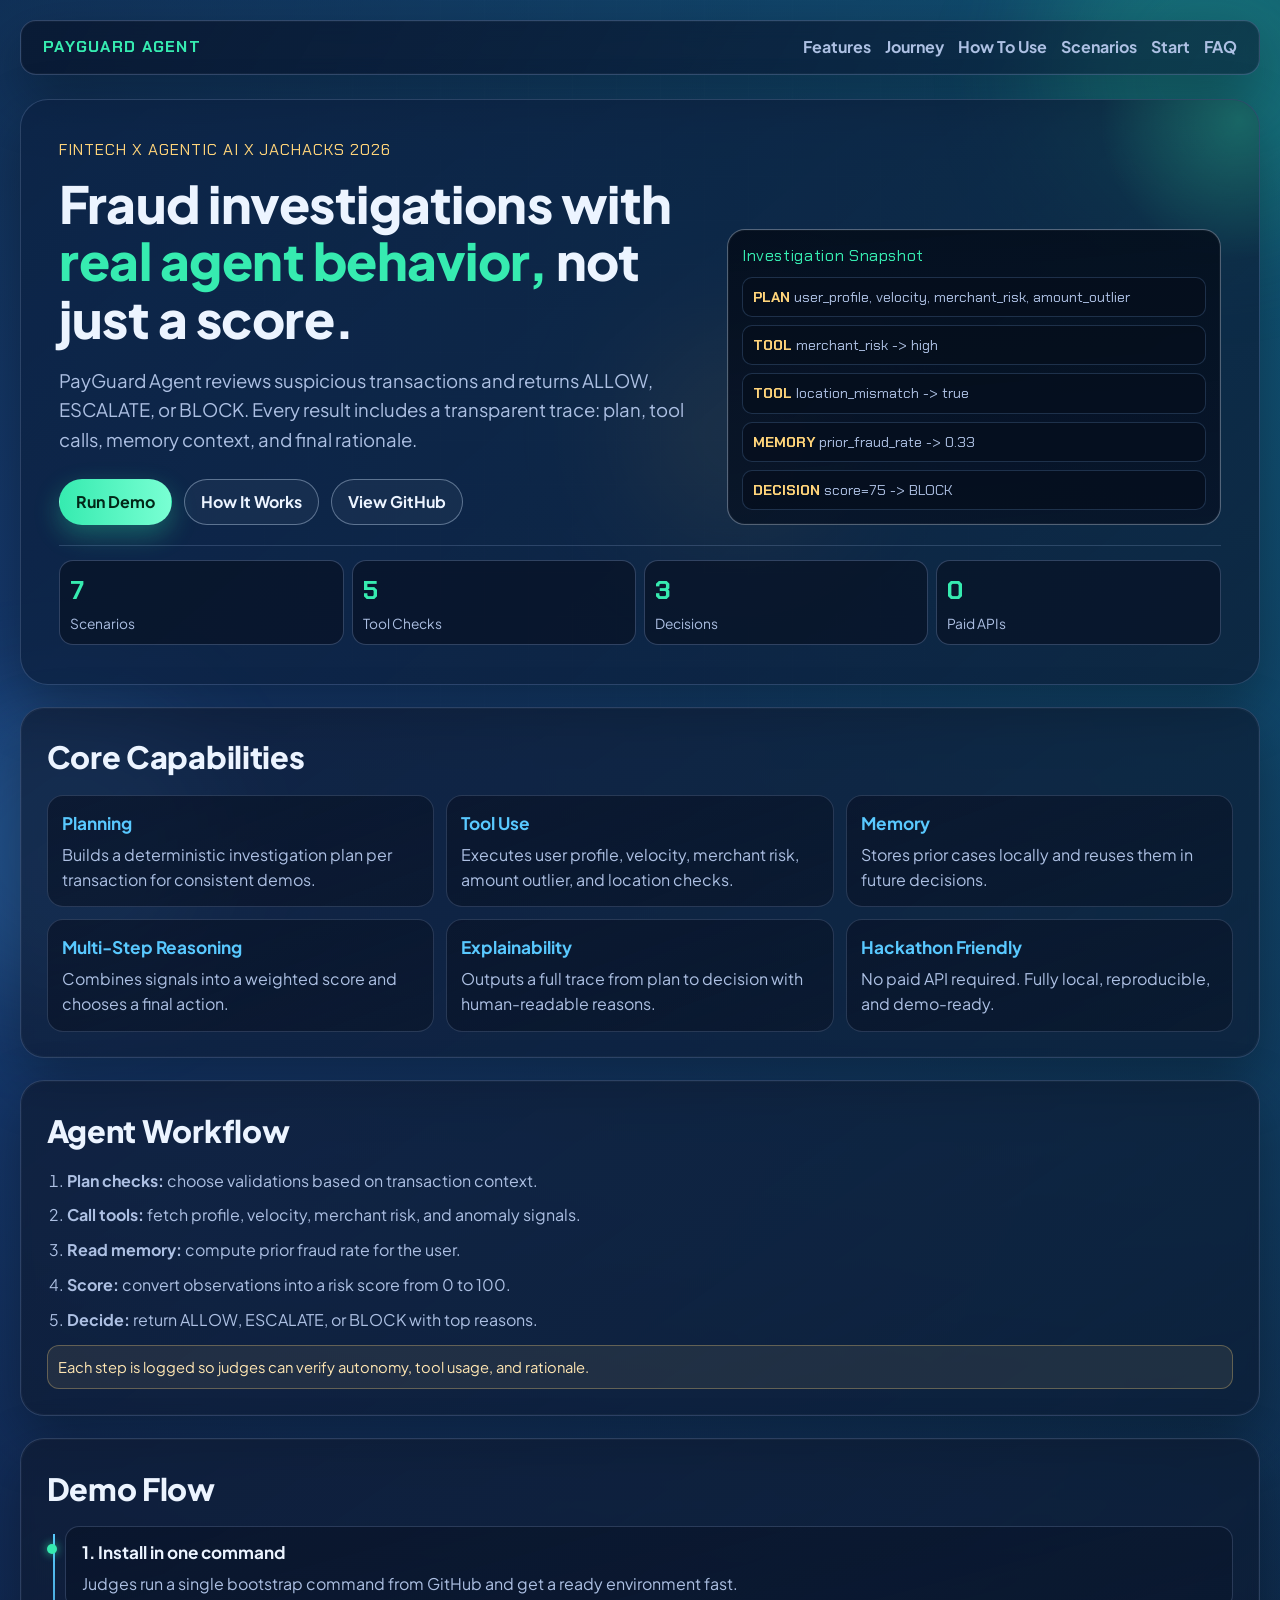
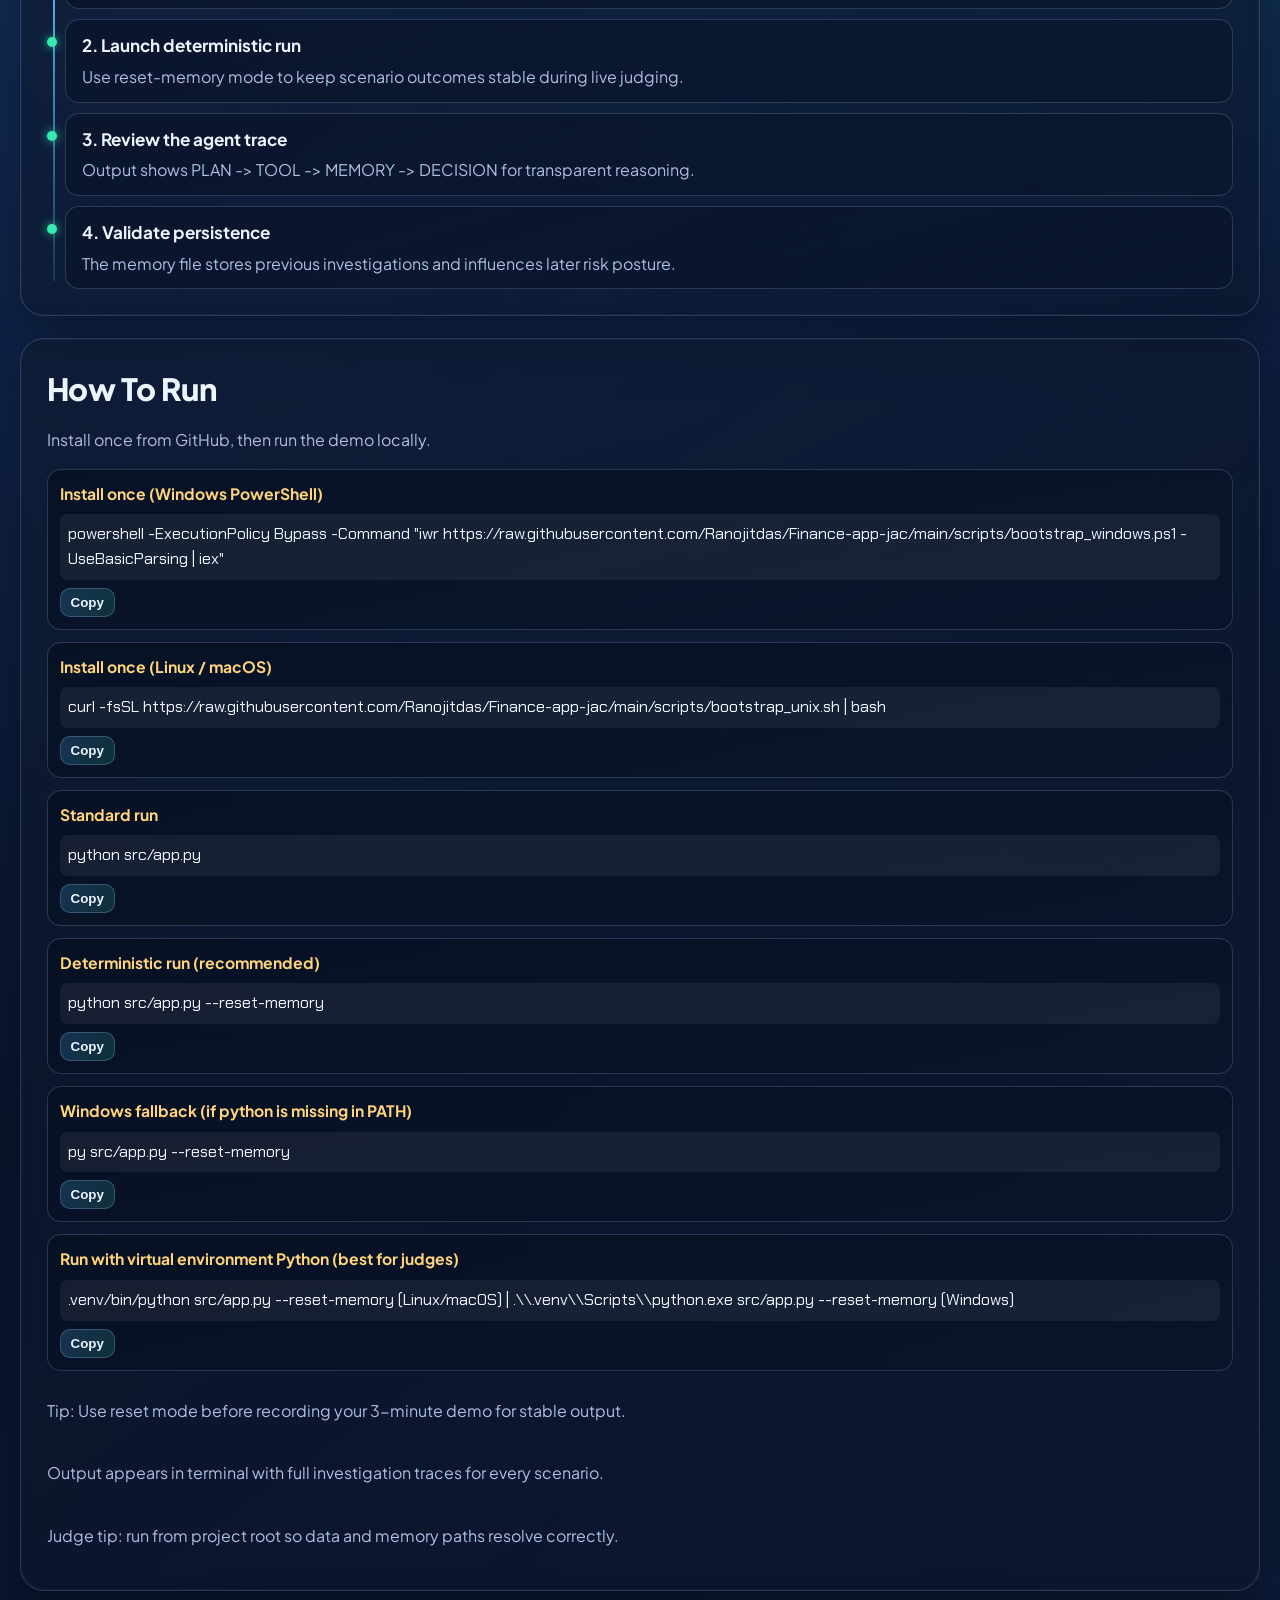
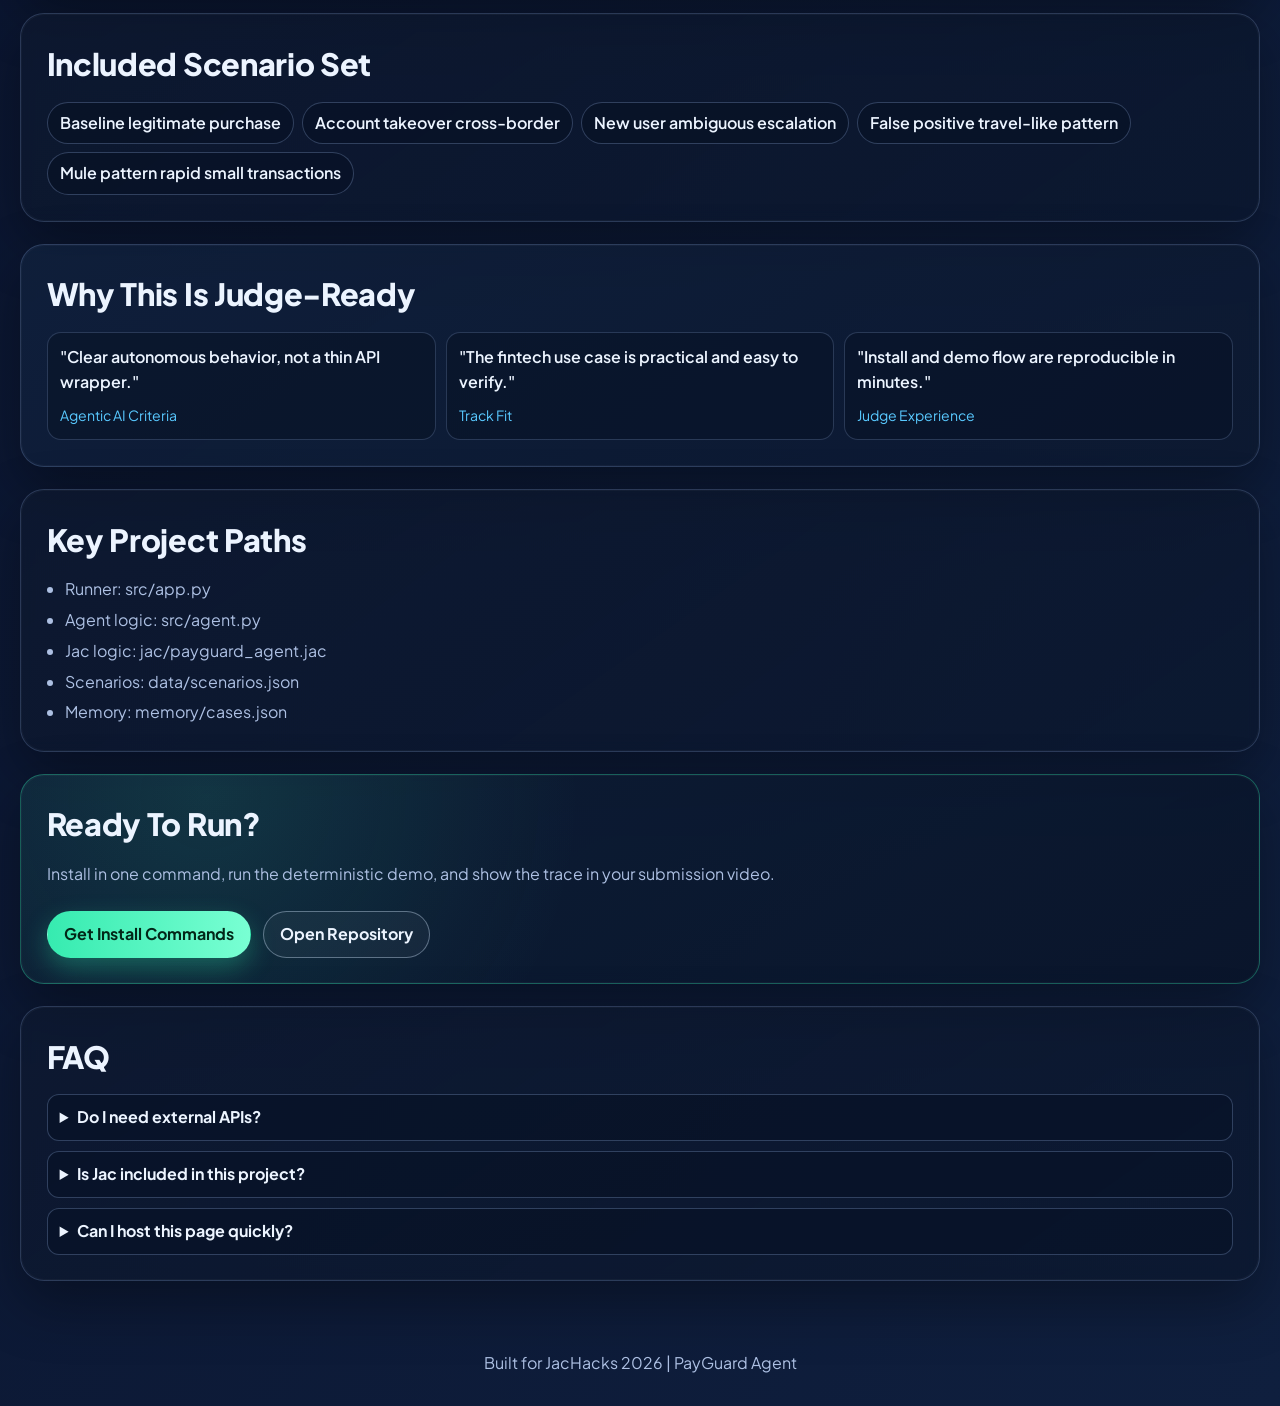
==== index.html @ 0f26d267 "first commit" ====
<!doctype html>
<html lang="en">
  <head>
    <meta charset="UTF-8" />
    <meta name="viewport" content="width=device-width, initial-scale=1.0" />
    <title>PayGuard Agent | Agentic Fintech Demo</title>
    <meta
      name="description"
      content="PayGuard Agent is an agentic fintech demo that investigates transactions with planning, tool use, memory, and explainable decisions."
    />
    <link rel="preconnect" href="https://fonts.googleapis.com" />
    <link rel="preconnect" href="https://fonts.gstatic.com" crossorigin />
    <link
      href="https://fonts.googleapis.com/css2?family=Chakra+Petch:wght@500;600;700&family=Plus+Jakarta+Sans:wght@400;500;600;700;800&display=swap"
      rel="stylesheet"
    />
    <link rel="stylesheet" href="styles.css" />
  </head>
  <body>
    <div class="scroll-progress" aria-hidden="true"></div>
    <div class="grid-overlay"></div>
    <div class="ambient ambient-a"></div>
    <div class="ambient ambient-b"></div>
    <div class="ambient ambient-c"></div>

    <header class="topbar reveal">
      <div class="brand">PAYGUARD AGENT</div>
      <nav>
        <a href="#features">Features</a>
        <a href="#timeline">Journey</a>
        <a href="#usage">How To Use</a>
        <a href="#scenarios">Scenarios</a>
        <a href="#start">Start</a>
        <a href="#faq">FAQ</a>
      </nav>
    </header>

    <main>
      <section class="hero reveal">
        <div class="hero-layout">
          <div>
            <p class="kicker">Fintech x Agentic AI x JacHacks 2026</p>
            <h1>
              Fraud investigations with
              <span>real agent behavior,</span>
              not just a score.
            </h1>
            <p class="hero-copy">
              PayGuard Agent reviews suspicious transactions and returns ALLOW, ESCALATE, or BLOCK.
              Every result includes a transparent trace: plan, tool calls, memory context, and final rationale.
            </p>
            <div class="hero-actions">
              <a class="btn btn-primary" href="#usage">Run Demo</a>
              <a class="btn btn-ghost" href="#flow">How It Works</a>
              <a class="btn btn-ghost" href="https://github.com/Ranojitdas/Finance-app-jac" target="_blank" rel="noreferrer">View GitHub</a>
            </div>
          </div>

          <aside class="hero-console" aria-label="Agent trace preview">
            <p class="console-head">Investigation Snapshot</p>
            <div class="console-lines">
              <p><span>PLAN</span> user_profile, velocity, merchant_risk, amount_outlier</p>
              <p><span>TOOL</span> merchant_risk -> high</p>
              <p><span>TOOL</span> location_mismatch -> true</p>
              <p><span>MEMORY</span> prior_fraud_rate -> 0.33</p>
              <p><span>DECISION</span> score=75 -> BLOCK</p>
            </div>
          </aside>
        </div>

        <div class="stat-band" aria-label="Project highlights">
          <article>
            <strong data-count="7">0</strong>
            <p>Scenarios</p>
          </article>
          <article>
            <strong data-count="5">0</strong>
            <p>Tool Checks</p>
          </article>
          <article>
            <strong data-count="3">0</strong>
            <p>Decisions</p>
          </article>
          <article>
            <strong data-count="0">0</strong>
            <p>Paid APIs</p>
          </article>
        </div>
      </section>

      <section id="features" class="panel reveal">
        <h2>Core Capabilities</h2>
        <div class="grid grid-3">
          <article class="card">
            <h3>Planning</h3>
            <p>Builds a deterministic investigation plan per transaction for consistent demos.</p>
          </article>
          <article class="card">
            <h3>Tool Use</h3>
            <p>Executes user profile, velocity, merchant risk, amount outlier, and location checks.</p>
          </article>
          <article class="card">
            <h3>Memory</h3>
            <p>Stores prior cases locally and reuses them in future decisions.</p>
          </article>
          <article class="card">
            <h3>Multi-Step Reasoning</h3>
            <p>Combines signals into a weighted score and chooses a final action.</p>
          </article>
          <article class="card">
            <h3>Explainability</h3>
            <p>Outputs a full trace from plan to decision with human-readable reasons.</p>
          </article>
          <article class="card">
            <h3>Hackathon Friendly</h3>
            <p>No paid API required. Fully local, reproducible, and demo-ready.</p>
          </article>
        </div>
      </section>

      <section id="flow" class="panel reveal">
        <h2>Agent Workflow</h2>
        <ol class="flow-list">
          <li>
            <strong>Plan checks:</strong> choose validations based on transaction context.
          </li>
          <li>
            <strong>Call tools:</strong> fetch profile, velocity, merchant risk, and anomaly signals.
          </li>
          <li>
            <strong>Read memory:</strong> compute prior fraud rate for the user.
          </li>
          <li>
            <strong>Score:</strong> convert observations into a risk score from 0 to 100.
          </li>
          <li>
            <strong>Decide:</strong> return ALLOW, ESCALATE, or BLOCK with top reasons.
          </li>
        </ol>
        <div class="flow-note">Each step is logged so judges can verify autonomy, tool usage, and rationale.</div>
      </section>

      <section id="timeline" class="panel reveal">
        <h2>Demo Flow</h2>
        <div class="timeline">
          <article>
            <span class="dot"></span>
            <h3>1. Install in one command</h3>
            <p>Judges run a single bootstrap command from GitHub and get a ready environment fast.</p>
          </article>
          <article>
            <span class="dot"></span>
            <h3>2. Launch deterministic run</h3>
            <p>Use reset-memory mode to keep scenario outcomes stable during live judging.</p>
          </article>
          <article>
            <span class="dot"></span>
            <h3>3. Review the agent trace</h3>
            <p>Output shows PLAN -> TOOL -> MEMORY -> DECISION for transparent reasoning.</p>
          </article>
          <article>
            <span class="dot"></span>
            <h3>4. Validate persistence</h3>
            <p>The memory file stores previous investigations and influences later risk posture.</p>
          </article>
        </div>
      </section>

      <section id="usage" class="panel reveal">
        <h2>How To Run</h2>
        <p class="muted">Install once from GitHub, then run the demo locally.</p>

        <div class="command-wrap">
          <div class="command-block">
            <p class="label">Install once (Windows PowerShell)</p>
            <code id="cmd-install-win">powershell -ExecutionPolicy Bypass -Command "iwr https://raw.githubusercontent.com/Ranojitdas/Finance-app-jac/main/scripts/bootstrap_windows.ps1 -UseBasicParsing | iex"</code>
            <button data-copy-target="cmd-install-win" class="copy-btn">Copy</button>
          </div>
          <div class="command-block">
            <p class="label">Install once (Linux / macOS)</p>
            <code id="cmd-install-unix">curl -fsSL https://raw.githubusercontent.com/Ranojitdas/Finance-app-jac/main/scripts/bootstrap_unix.sh | bash</code>
            <button data-copy-target="cmd-install-unix" class="copy-btn">Copy</button>
          </div>
          <div class="command-block">
            <p class="label">Standard run</p>
            <code id="cmd-standard">python src/app.py</code>
            <button data-copy-target="cmd-standard" class="copy-btn">Copy</button>
          </div>
          <div class="command-block">
            <p class="label">Deterministic run (recommended)</p>
            <code id="cmd-reset">python src/app.py --reset-memory</code>
            <button data-copy-target="cmd-reset" class="copy-btn">Copy</button>
          </div>
          <div class="command-block">
            <p class="label">Windows fallback (if python is missing in PATH)</p>
            <code id="cmd-win-fallback">py src/app.py --reset-memory</code>
            <button data-copy-target="cmd-win-fallback" class="copy-btn">Copy</button>
          </div>
          <div class="command-block">
            <p class="label">Run with virtual environment Python (best for judges)</p>
            <code id="cmd-venv-run">.venv/bin/python src/app.py --reset-memory (Linux/macOS) | .\\.venv\\Scripts\\python.exe src/app.py --reset-memory (Windows)</code>
            <button data-copy-target="cmd-venv-run" class="copy-btn">Copy</button>
          </div>
        </div>

        <div class="tips">
          <p>Tip: Use reset mode before recording your 3-minute demo for stable output.</p>
          <p>Output appears in terminal with full investigation traces for every scenario.</p>
          <p>Judge tip: run from project root so data and memory paths resolve correctly.</p>
        </div>
      </section>

      <section id="scenarios" class="panel reveal">
        <h2>Included Scenario Set</h2>
        <div class="chips">
          <span>Baseline legitimate purchase</span>
          <span>Account takeover cross-border</span>
          <span>New user ambiguous escalation</span>
          <span>False positive travel-like pattern</span>
          <span>Mule pattern rapid small transactions</span>
        </div>
      </section>

      <section class="panel reveal social-proof">
        <h2>Why This Is Judge-Ready</h2>
        <div class="quote-grid">
          <blockquote>
            <p>"Clear autonomous behavior, not a thin API wrapper."</p>
            <cite>Agentic AI Criteria</cite>
          </blockquote>
          <blockquote>
            <p>"The fintech use case is practical and easy to verify."</p>
            <cite>Track Fit</cite>
          </blockquote>
          <blockquote>
            <p>"Install and demo flow are reproducible in minutes."</p>
            <cite>Judge Experience</cite>
          </blockquote>
        </div>
      </section>

      <section class="panel reveal">
        <h2>Key Project Paths</h2>
        <ul class="path-list">
          <li>Runner: src/app.py</li>
          <li>Agent logic: src/agent.py</li>
          <li>Jac logic: jac/payguard_agent.jac</li>
          <li>Scenarios: data/scenarios.json</li>
          <li>Memory: memory/cases.json</li>
        </ul>
      </section>

      <section id="start" class="panel reveal cta-panel">
        <h2>Ready To Run?</h2>
        <p>Install in one command, run the deterministic demo, and show the trace in your submission video.</p>
        <div class="hero-actions">
          <a class="btn btn-primary" href="#usage">Get Install Commands</a>
          <a class="btn btn-ghost" href="https://github.com/Ranojitdas/Finance-app-jac" target="_blank" rel="noreferrer">Open Repository</a>
        </div>
      </section>

      <section id="faq" class="panel reveal">
        <h2>FAQ</h2>
        <details>
          <summary>Do I need external APIs?</summary>
          <p>No. The current project is fully local and works without external APIs.</p>
        </details>
        <details>
          <summary>Is Jac included in this project?</summary>
          <p>
            Yes. Jac logic is in jac/payguard_agent.jac. Python currently runs the local demo path.
            You can wire Jaseci runtime for Jac-primary execution in final submission.
          </p>
        </details>
        <details>
          <summary>Can I host this page quickly?</summary>
          <p>Yes. Run a local static server and open web/index.html in your browser.</p>
        </details>
      </section>
    </main>

    <footer class="reveal">
      <p>Built for JacHacks 2026 | PayGuard Agent</p>
    </footer>

    <script src="script.js"></script>
  </body>
</html>
---- styles.css ----
:root {
  --bg: #070d1d;
  --bg-soft: #111d36;
  --ink: #ecf4ff;
  --ink-muted: #adc0e3;
  --brand: #36ebb0;
  --brand-2: #59c9ff;
  --accent: #ffd47a;
  --card: rgba(14, 25, 47, 0.74);
  --stroke: rgba(169, 198, 255, 0.25);
  --stroke-strong: rgba(210, 230, 255, 0.38);
  --shadow: 0 22px 56px rgba(0, 0, 0, 0.34);
}

* {
  box-sizing: border-box;
}

html,
body {
  margin: 0;
  padding: 0;
}

body {
  font-family: "Plus Jakarta Sans", "Segoe UI", sans-serif;
  font-size: 16px;
  line-height: 1.55;
  color: var(--ink);
  background: radial-gradient(circle at 12% 18%, #173b73, transparent 48%),
    radial-gradient(circle at 88% 7%, #0d6378, transparent 36%),
    linear-gradient(120deg, var(--bg), #0b1631 46%, #0f1f3e 100%);
  min-height: 100vh;
  overflow-x: hidden;
}

.scroll-progress {
  position: fixed;
  top: 0;
  left: 0;
  height: 3px;
  width: 0;
  background: linear-gradient(90deg, var(--brand), var(--brand-2), var(--accent));
  box-shadow: 0 0 14px rgba(89, 201, 255, 0.8);
  z-index: 20;
}

.grid-overlay {
  position: fixed;
  inset: 0;
  background-image: linear-gradient(rgba(255, 255, 255, 0.04) 1px, transparent 1px),
    linear-gradient(90deg, rgba(255, 255, 255, 0.04) 1px, transparent 1px);
  background-size: 44px 44px;
  mask-image: radial-gradient(circle at 50% 40%, black 35%, transparent 78%);
  pointer-events: none;
  opacity: 0.3;
  z-index: 0;
}

.ambient {
  position: fixed;
  border-radius: 999px;
  filter: blur(52px);
  pointer-events: none;
  z-index: 0;
}

.ambient-a {
  width: 340px;
  height: 340px;
  background: rgba(45, 226, 165, 0.22);
  top: -100px;
  right: -100px;
}

.ambient-b {
  width: 300px;
  height: 300px;
  background: rgba(87, 182, 255, 0.2);
  bottom: -100px;
  left: -90px;
}

.ambient-c {
  width: 220px;
  height: 220px;
  background: rgba(255, 212, 122, 0.2);
  top: 36%;
  left: 49%;
}

.topbar,
main,
footer {
  position: relative;
  z-index: 1;
}

.topbar {
  width: min(1280px, calc(100vw - 40px));
  margin: 20px auto 0;
  padding: 14px 22px;
  border: 1px solid var(--stroke);
  border-radius: 16px;
  background: linear-gradient(120deg, rgba(8, 21, 44, 0.78), rgba(8, 21, 44, 0.54));
  backdrop-filter: blur(10px);
  box-shadow: inset 0 0 0 1px rgba(255, 255, 255, 0.03), var(--shadow);
  display: flex;
  gap: 16px;
  align-items: center;
  justify-content: space-between;
}

.brand {
  font-family: "Chakra Petch", sans-serif;
  font-weight: 700;
  letter-spacing: 0.08em;
  color: var(--brand);
}

.topbar nav {
  display: flex;
  gap: 14px;
  flex-wrap: wrap;
}

.topbar a {
  color: var(--ink-muted);
  text-decoration: none;
  font-weight: 700;
  font-size: 1rem;
  transition: color 0.2s ease, transform 0.2s ease;
}

.topbar a.active {
  color: #ffffff;
  text-shadow: 0 0 12px rgba(89, 201, 255, 0.7);
}

.topbar a:hover {
  color: var(--ink);
  transform: translateY(-1px);
}

main {
  width: min(1280px, calc(100vw - 40px));
  margin: 24px auto 70px;
  display: grid;
  gap: 22px;
}

.hero {
  border: 1px solid rgba(170, 200, 255, 0.2);
  border-radius: 28px;
  padding: clamp(24px, 3vw, 50px);
  background: linear-gradient(140deg, rgba(11, 33, 66, 0.76), rgba(11, 25, 47, 0.68));
  box-shadow: var(--shadow);
  overflow: hidden;
}

.hero::before {
  content: "";
  position: absolute;
  width: 280px;
  height: 280px;
  border-radius: 50%;
  right: -120px;
  top: -120px;
  background: radial-gradient(circle, rgba(54, 235, 176, 0.28), transparent 70%);
}

.hero-layout {
  position: relative;
  z-index: 1;
  display: grid;
  grid-template-columns: 1.25fr 0.95fr;
  gap: 18px;
}

.kicker {
  margin: 0;
  color: var(--accent);
  font-family: "Chakra Petch", sans-serif;
  letter-spacing: 0.06em;
  text-transform: uppercase;
}

.hero h1 {
  margin: 12px 0 14px;
  font-size: clamp(2rem, 4vw, 3.4rem);
  line-height: 1.12;
  letter-spacing: -0.01em;
  font-family: "Plus Jakarta Sans", sans-serif;
  font-weight: 800;
}

.hero h1 span {
  color: var(--brand);
}

.hero-copy {
  max-width: 760px;
  color: var(--ink-muted);
  font-size: 1.16rem;
  line-height: 1.6;
}

.hero-actions {
  display: flex;
  gap: 12px;
  flex-wrap: wrap;
  margin-top: 24px;
}

.btn {
  display: inline-flex;
  align-items: center;
  justify-content: center;
  padding: 10px 16px;
  border-radius: 999px;
  text-decoration: none;
  font-weight: 700;
  border: 1px solid transparent;
  transition: transform 0.25s ease, box-shadow 0.25s ease, background 0.25s ease;
}

.btn:hover {
  transform: translateY(-2px);
}

.btn-primary {
  background: linear-gradient(90deg, var(--brand), #79ffd3);
  color: #022718;
  box-shadow: 0 10px 26px rgba(45, 226, 165, 0.32);
}

.btn-ghost {
  color: var(--ink);
  border-color: var(--stroke-strong);
  background: rgba(255, 255, 255, 0.04);
}

.hero-console {
  border: 1px solid var(--stroke-strong);
  border-radius: 18px;
  background: linear-gradient(175deg, rgba(4, 12, 25, 0.86), rgba(7, 18, 37, 0.78));
  box-shadow: inset 0 0 0 1px rgba(255, 255, 255, 0.04);
  padding: 14px;
  align-self: end;
}

.console-head {
  margin: 0 0 8px;
  font-family: "Chakra Petch", monospace;
  color: var(--brand);
  letter-spacing: 0.04em;
}

.console-lines {
  display: grid;
  gap: 8px;
}

.console-lines p {
  margin: 0;
  border: 1px solid rgba(130, 184, 255, 0.2);
  border-radius: 10px;
  background: rgba(6, 14, 29, 0.72);
  color: var(--ink-muted);
  padding: 8px 10px;
  font-size: 0.9rem;
  font-family: "Chakra Petch", monospace;
}

.console-lines span {
  color: var(--accent);
  font-weight: 700;
}

.stat-band {
  position: relative;
  z-index: 1;
  margin-top: 20px;
  border-top: 1px solid rgba(180, 209, 255, 0.18);
  padding-top: 14px;
  display: grid;
  grid-template-columns: repeat(4, minmax(0, 1fr));
  gap: 8px;
}

.stat-band article {
  border: 1px solid var(--stroke);
  border-radius: 14px;
  padding: 10px;
  background: rgba(8, 17, 35, 0.68);
}

.stat-band strong {
  display: block;
  color: var(--brand);
  font-size: 1.6rem;
  font-family: "Chakra Petch", sans-serif;
}

.stat-band p {
  margin: 2px 0 0;
  color: var(--ink-muted);
  font-size: 0.86rem;
}

.panel {
  border: 1px solid rgba(170, 200, 255, 0.2);
  border-radius: 24px;
  padding: clamp(18px, 2vw, 30px);
  background: linear-gradient(145deg, rgba(14, 25, 47, 0.66), rgba(10, 21, 41, 0.58));
  box-shadow: var(--shadow);
  position: relative;
  overflow: hidden;
  backdrop-filter: blur(6px);
}

.panel::after {
  content: "";
  position: absolute;
  inset: 0;
  border-radius: inherit;
  border: 1px solid rgba(255, 255, 255, 0.03);
  pointer-events: none;
}

.panel h2 {
  margin: 0 0 14px;
  font-size: clamp(1.2rem, 2.4vw, 2rem);
  font-family: "Plus Jakarta Sans", sans-serif;
  font-weight: 800;
  letter-spacing: -0.01em;
}

.grid {
  display: grid;
  gap: 12px;
}

.grid-3 {
  grid-template-columns: repeat(3, minmax(0, 1fr));
}

.card {
  border: 1px solid rgba(175, 205, 255, 0.18);
  border-radius: 16px;
  padding: 14px;
  background: linear-gradient(160deg, rgba(9, 20, 41, 0.74), rgba(8, 18, 36, 0.56));
  transition: transform 0.2s ease, border-color 0.2s ease;
}

.card:hover {
  transform: translateY(-2px);
  border-color: var(--stroke-strong);
}

.card h3 {
  margin: 0 0 6px;
  color: var(--brand-2);
  font-size: 1.08rem;
  font-weight: 700;
}

.card p {
  margin: 0;
  color: var(--ink-muted);
  font-size: 1rem;
  line-height: 1.55;
}

.flow-list {
  margin: 0;
  padding-left: 20px;
  color: var(--ink-muted);
  display: grid;
  gap: 10px;
}

.flow-note {
  margin-top: 12px;
  border: 1px solid rgba(255, 212, 122, 0.3);
  border-radius: 12px;
  background: rgba(255, 212, 122, 0.08);
  color: #ffe6b2;
  padding: 10px;
  font-size: 0.92rem;
}

.timeline {
  position: relative;
  display: grid;
  gap: 10px;
  padding-left: 18px;
}

.timeline::before {
  content: "";
  position: absolute;
  left: 6px;
  top: 8px;
  bottom: 8px;
  width: 2px;
  background: linear-gradient(180deg, var(--brand-2), rgba(89, 201, 255, 0.15));
}

.timeline article {
  position: relative;
  border: 1px solid rgba(169, 198, 255, 0.2);
  border-radius: 14px;
  padding: 12px 12px 12px 16px;
  background: linear-gradient(165deg, rgba(9, 20, 41, 0.72), rgba(9, 20, 41, 0.52));
}

.timeline h3 {
  margin: 0 0 6px;
  font-size: 1.07rem;
  color: var(--ink);
  font-weight: 700;
}

.timeline p {
  margin: 0;
  color: var(--ink-muted);
  line-height: 1.55;
}

.timeline .dot {
  position: absolute;
  left: -19px;
  top: 17px;
  width: 10px;
  height: 10px;
  border-radius: 50%;
  background: var(--brand);
  box-shadow: 0 0 10px rgba(54, 235, 176, 0.8);
}

.command-wrap {
  display: grid;
  gap: 12px;
}

.command-block {
  border: 1px solid rgba(170, 200, 255, 0.2);
  border-radius: 14px;
  padding: 12px;
  background: linear-gradient(170deg, rgba(6, 15, 32, 0.72), rgba(9, 20, 41, 0.58));
  display: grid;
  gap: 8px;
}

.command-block .label {
  margin: 0;
  color: var(--accent);
  font-weight: 700;
  font-size: 0.98rem;
}

.command-block code {
  font-family: "Chakra Petch", monospace;
  background: rgba(255, 255, 255, 0.06);
  border-radius: 8px;
  padding: 8px;
  overflow-wrap: anywhere;
  color: var(--ink);
}

.copy-btn {
  justify-self: start;
  border: 1px solid var(--stroke);
  color: var(--ink);
  background: linear-gradient(120deg, rgba(87, 182, 255, 0.2), rgba(54, 235, 176, 0.14));
  border-radius: 10px;
  padding: 6px 10px;
  font-weight: 700;
  cursor: pointer;
  transition: transform 0.2s ease, background 0.2s ease;
}

.copy-btn:hover {
  background: linear-gradient(120deg, rgba(87, 182, 255, 0.3), rgba(54, 235, 176, 0.2));
  transform: translateY(-1px);
}

.tips {
  margin-top: 12px;
  display: grid;
  gap: 6px;
  color: var(--ink-muted);
  font-size: 1rem;
  line-height: 1.55;
}

.muted {
  color: var(--ink-muted);
}

.chips {
  display: flex;
  flex-wrap: wrap;
  gap: 8px;
}

.chips span {
  border: 1px solid var(--stroke);
  border-radius: 999px;
  padding: 8px 12px;
  background: rgba(8, 18, 38, 0.68);
  color: var(--ink);
  font-weight: 600;
  transition: border-color 0.2s ease, transform 0.2s ease;
}

.chips span:hover {
  border-color: var(--stroke-strong);
  transform: translateY(-1px);
}

.path-list {
  margin: 0;
  padding-left: 18px;
  color: var(--ink-muted);
  display: grid;
  gap: 6px;
}

.social-proof {
  background: linear-gradient(145deg, rgba(16, 33, 61, 0.8), rgba(12, 24, 47, 0.78));
}

.quote-grid {
  display: grid;
  grid-template-columns: repeat(3, minmax(0, 1fr));
  gap: 10px;
}

.quote-grid blockquote {
  margin: 0;
  border: 1px solid rgba(169, 198, 255, 0.2);
  border-radius: 14px;
  padding: 12px;
  background: rgba(8, 18, 38, 0.56);
}

.quote-grid p {
  margin: 0 0 8px;
  color: var(--ink);
  font-weight: 600;
  line-height: 1.55;
}

.quote-grid cite {
  color: var(--brand-2);
  font-style: normal;
  font-size: 0.88rem;
}

.cta-panel {
  border-color: rgba(54, 235, 176, 0.34);
  background: radial-gradient(circle at 15% 10%, rgba(54, 235, 176, 0.12), transparent 35%),
    linear-gradient(150deg, rgba(14, 30, 54, 0.85), rgba(9, 20, 41, 0.86));
}

.cta-panel p {
  margin-top: 0;
  color: var(--ink-muted);
}

details {
  border: 1px solid var(--stroke);
  background: rgba(8, 18, 38, 0.6);
  border-radius: 12px;
  padding: 10px 12px;
}

details + details {
  margin-top: 10px;
}

summary {
  cursor: pointer;
  font-weight: 700;
}

details p {
  color: var(--ink-muted);
}

footer {
  width: min(1280px, calc(100vw - 40px));
  margin: 0 auto 30px;
  color: var(--ink-muted);
  text-align: center;
}

.reveal {
  opacity: 0;
  transform: translateY(16px);
  animation: rise 0.7s cubic-bezier(0.2, 0.65, 0.2, 1) forwards;
}

.reveal:nth-of-type(2) {
  animation-delay: 0.08s;
}

.reveal:nth-of-type(3) {
  animation-delay: 0.14s;
}

.reveal:nth-of-type(4) {
  animation-delay: 0.2s;
}

.reveal:nth-of-type(5) {
  animation-delay: 0.26s;
}

@keyframes rise {
  to {
    opacity: 1;
    transform: translateY(0);
  }
}

@media (max-width: 940px) {
  .hero-layout {
    grid-template-columns: 1fr;
  }

  .stat-band {
    grid-template-columns: repeat(2, minmax(0, 1fr));
  }

  .grid-3 {
    grid-template-columns: repeat(2, minmax(0, 1fr));
  }

  .quote-grid {
    grid-template-columns: 1fr;
  }

  .topbar {
    flex-direction: column;
    align-items: flex-start;
  }
}

@media (max-width: 620px) {
  .grid-3 {
    grid-template-columns: 1fr;
  }

  .stat-band {
    grid-template-columns: 1fr;
  }

  .hero h1 {
    font-size: 1.8rem;
  }
}
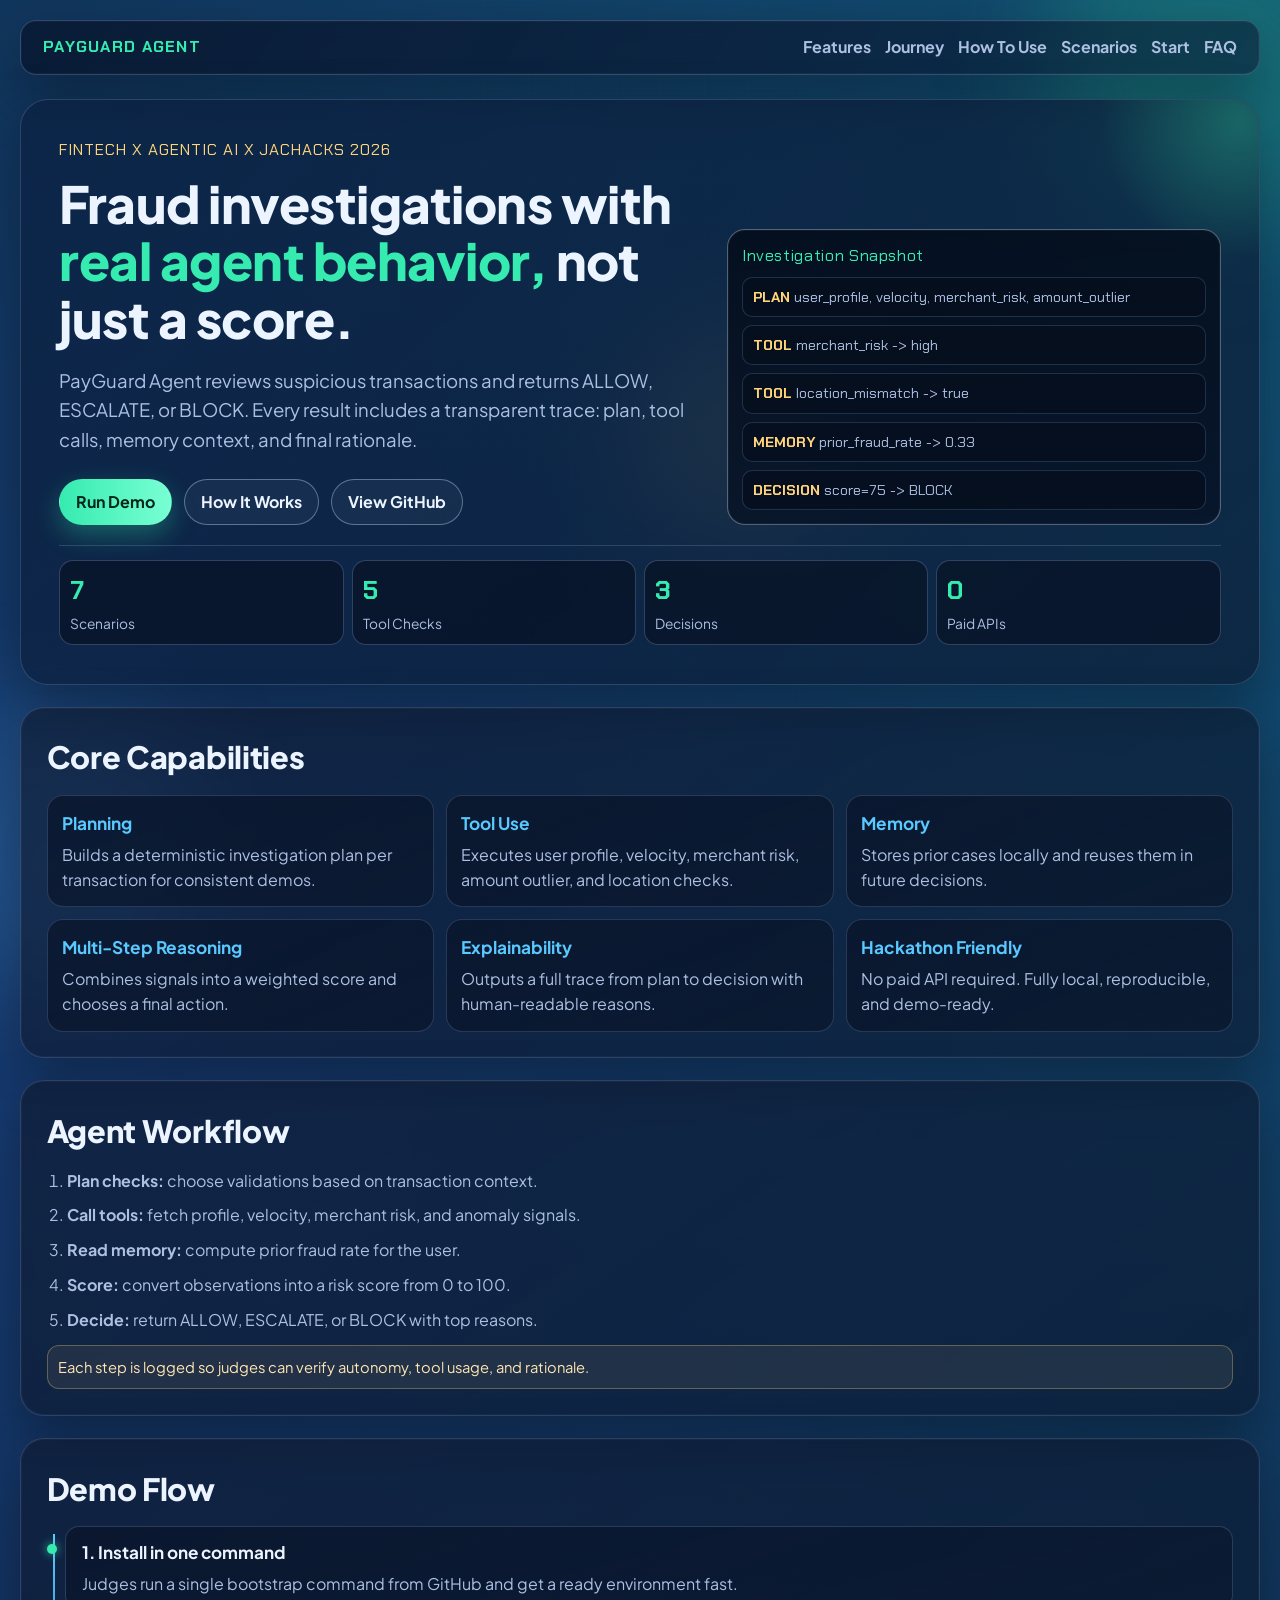
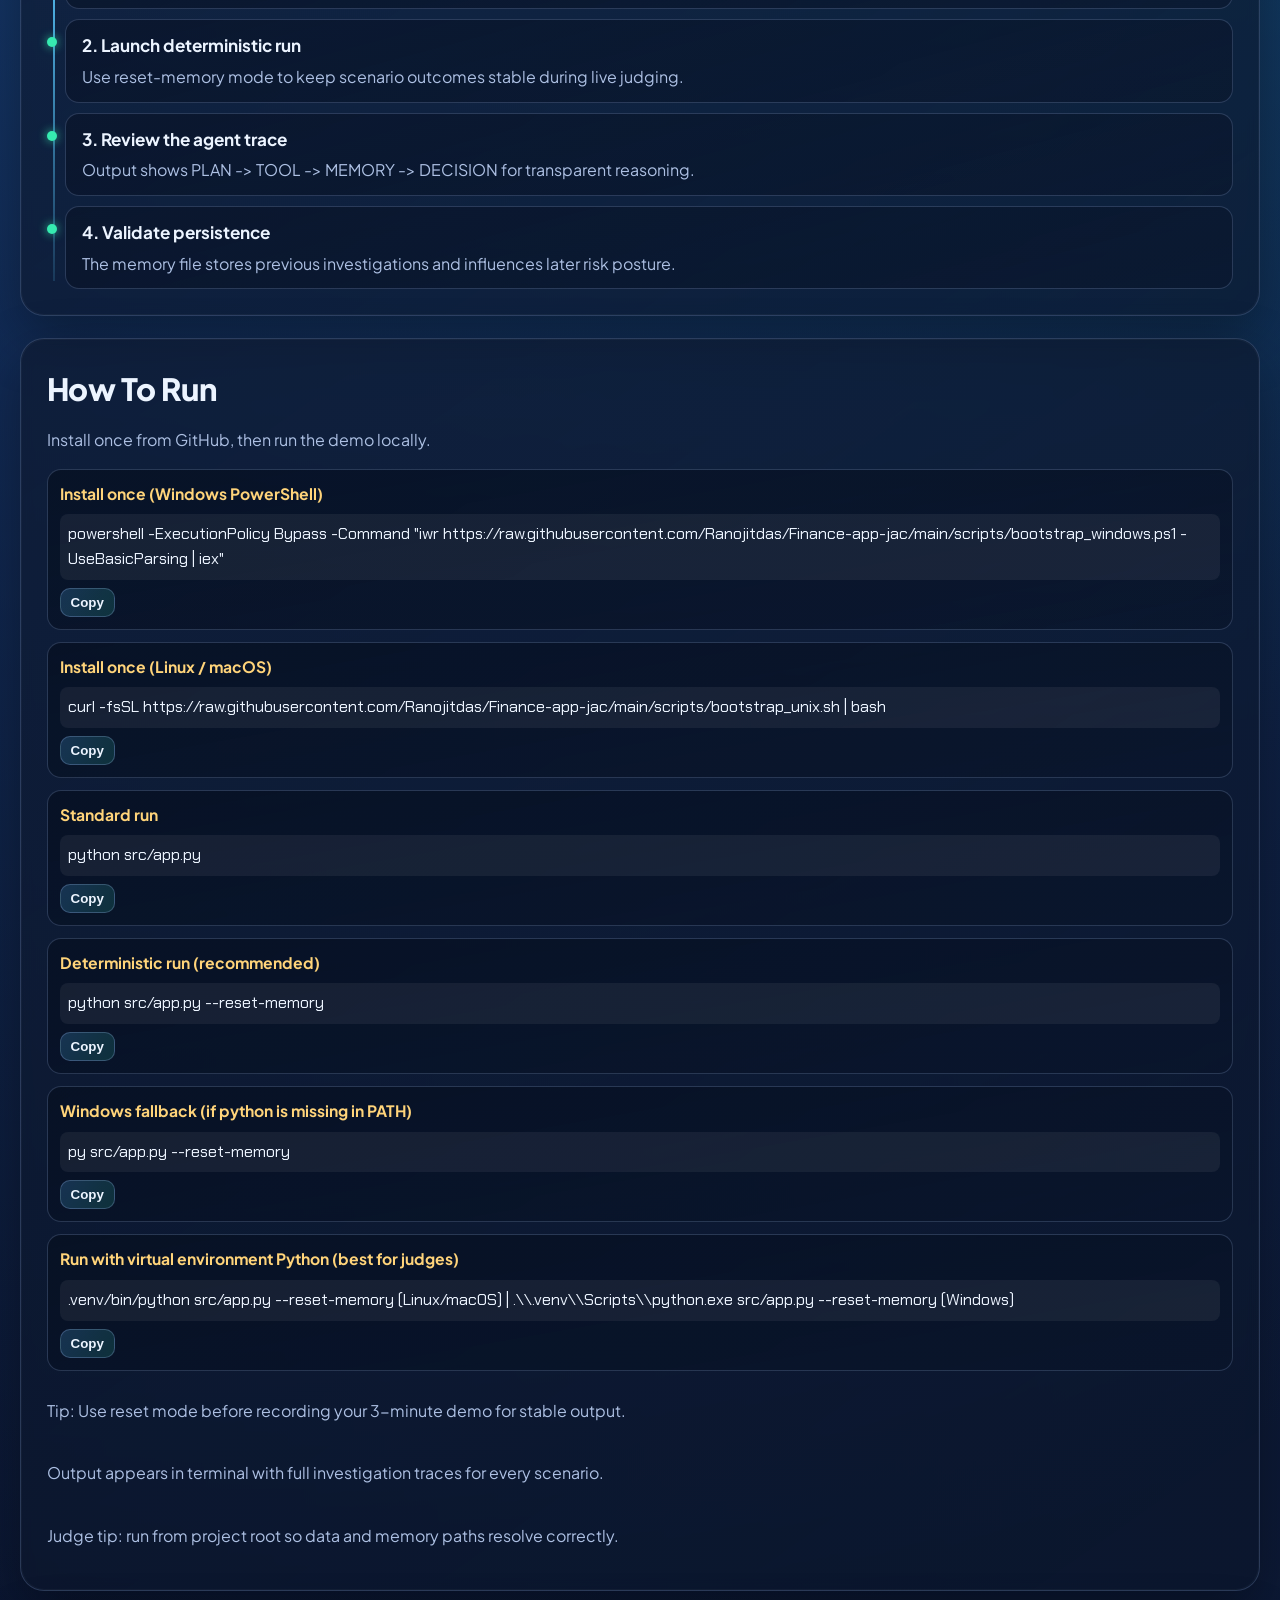
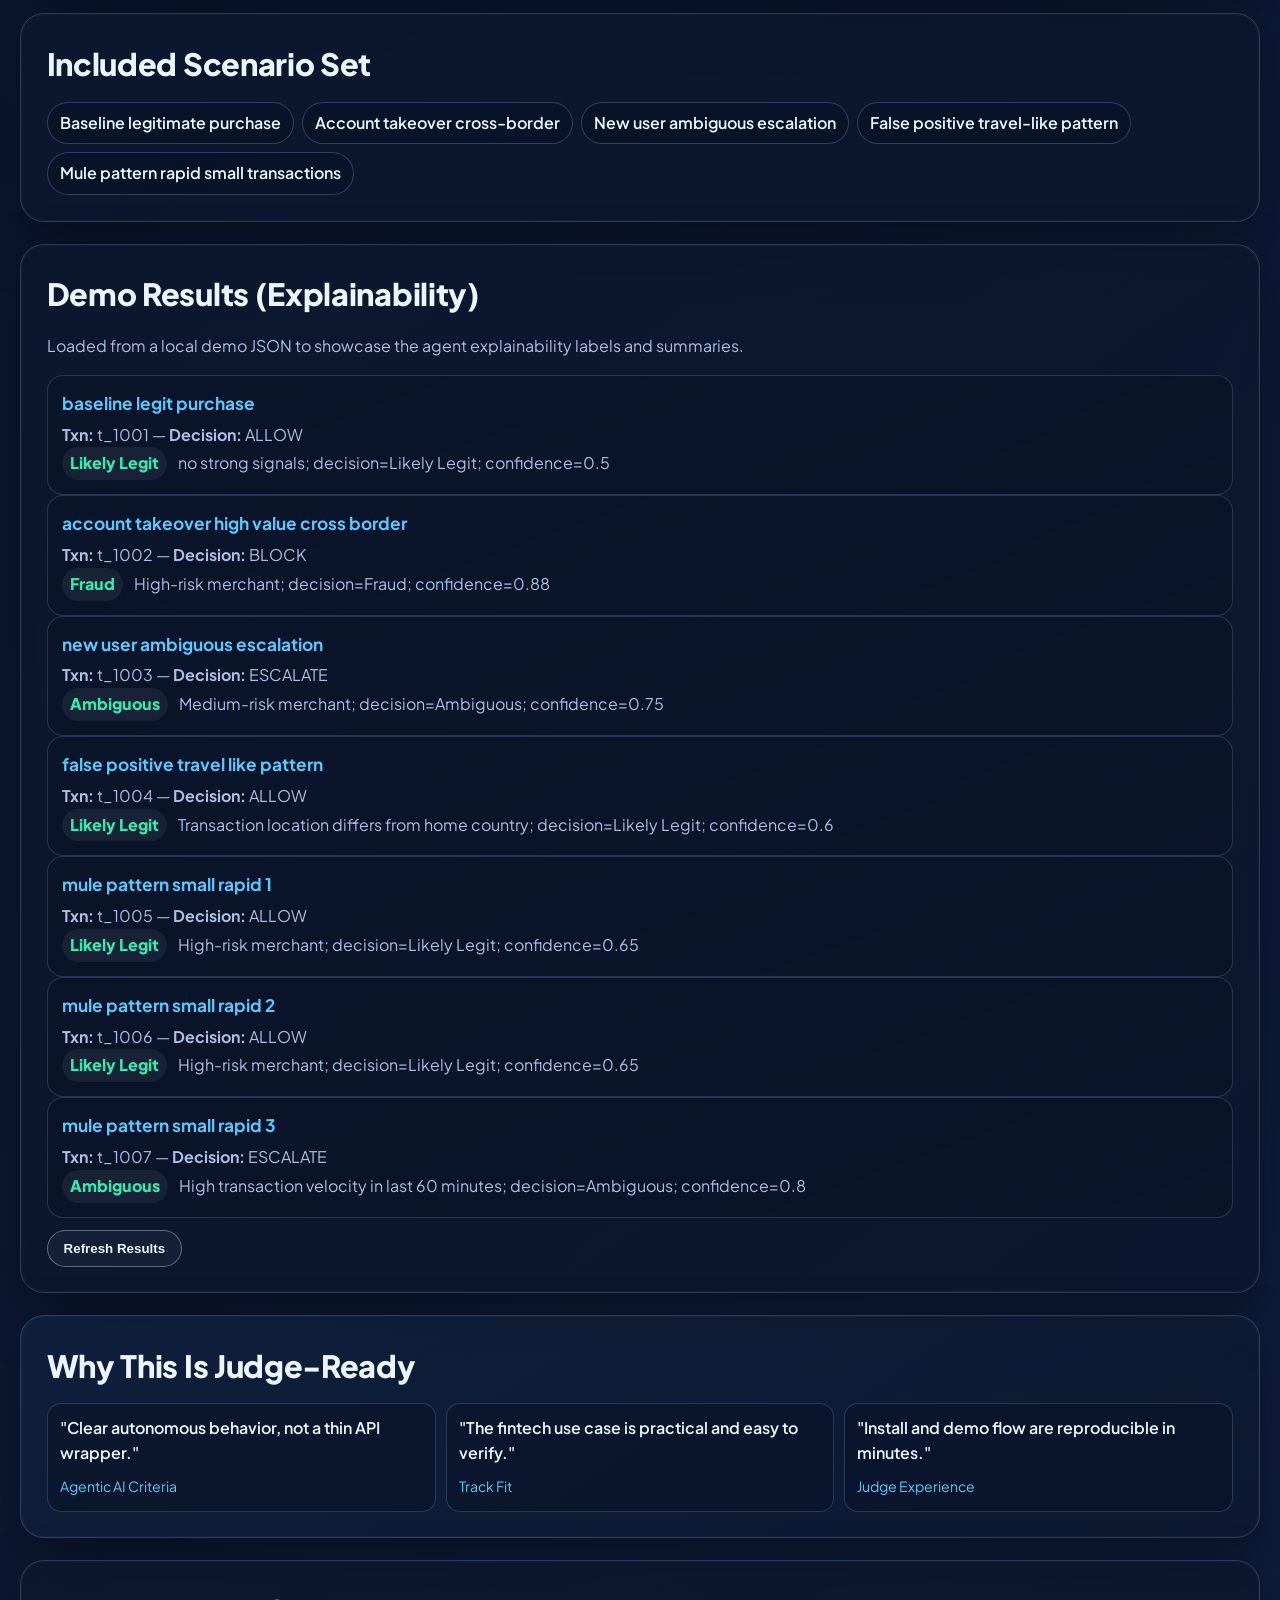
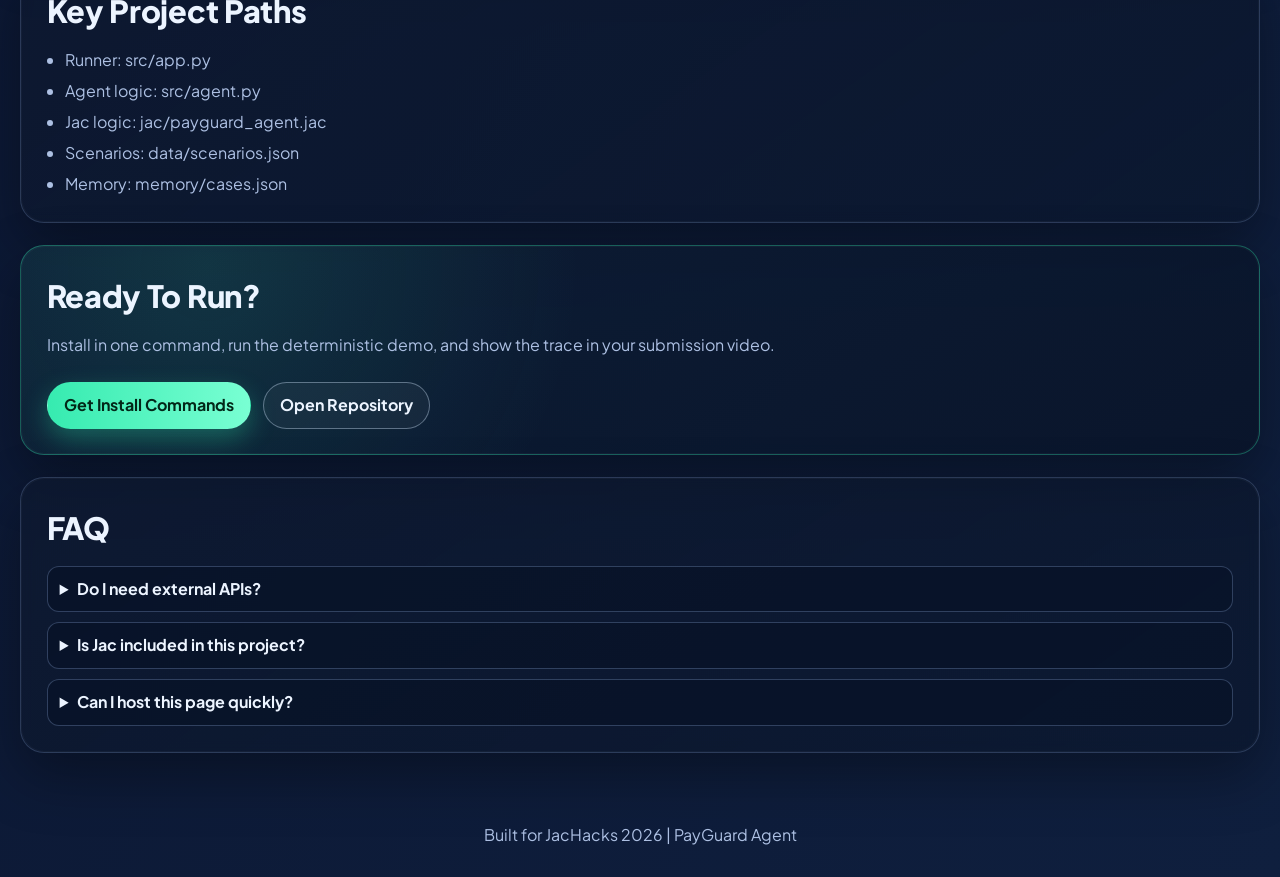
==== commit 62dbbd0f: "website changes" ====
--- a/index.html
+++ b/index.html
@@ -221,6 +221,17 @@
         </div>
       </section>
 
+      <section id="demo-results" class="panel reveal">
+        <h2>Demo Results (Explainability)</h2>
+        <p class="muted">Loaded from a local demo JSON to showcase the agent explainability labels and summaries.</p>
+        <div class="results-grid" id="results-grid">
+          <!-- populated by script.js -->
+        </div>
+        <div style="margin-top:12px;">
+          <button id="btn-refresh-results" class="btn btn-ghost">Refresh Results</button>
+        </div>
+      </section>
+
       <section class="panel reveal social-proof">
         <h2>Why This Is Judge-Ready</h2>
         <div class="quote-grid">
--- a/styles.css
+++ b/styles.css
@@ -372,6 +372,20 @@
   line-height: 1.55;
 }
 
+.result-card {
+  display: block;
+}
+
+.badge {
+  display: inline-block;
+  padding: 4px 8px;
+  border-radius: 999px;
+  background: rgba(255, 255, 255, 0.06);
+  color: var(--brand);
+  font-weight: 800;
+  margin-right: 8px;
+}
+
 .flow-list {
   margin: 0;
   padding-left: 20px;
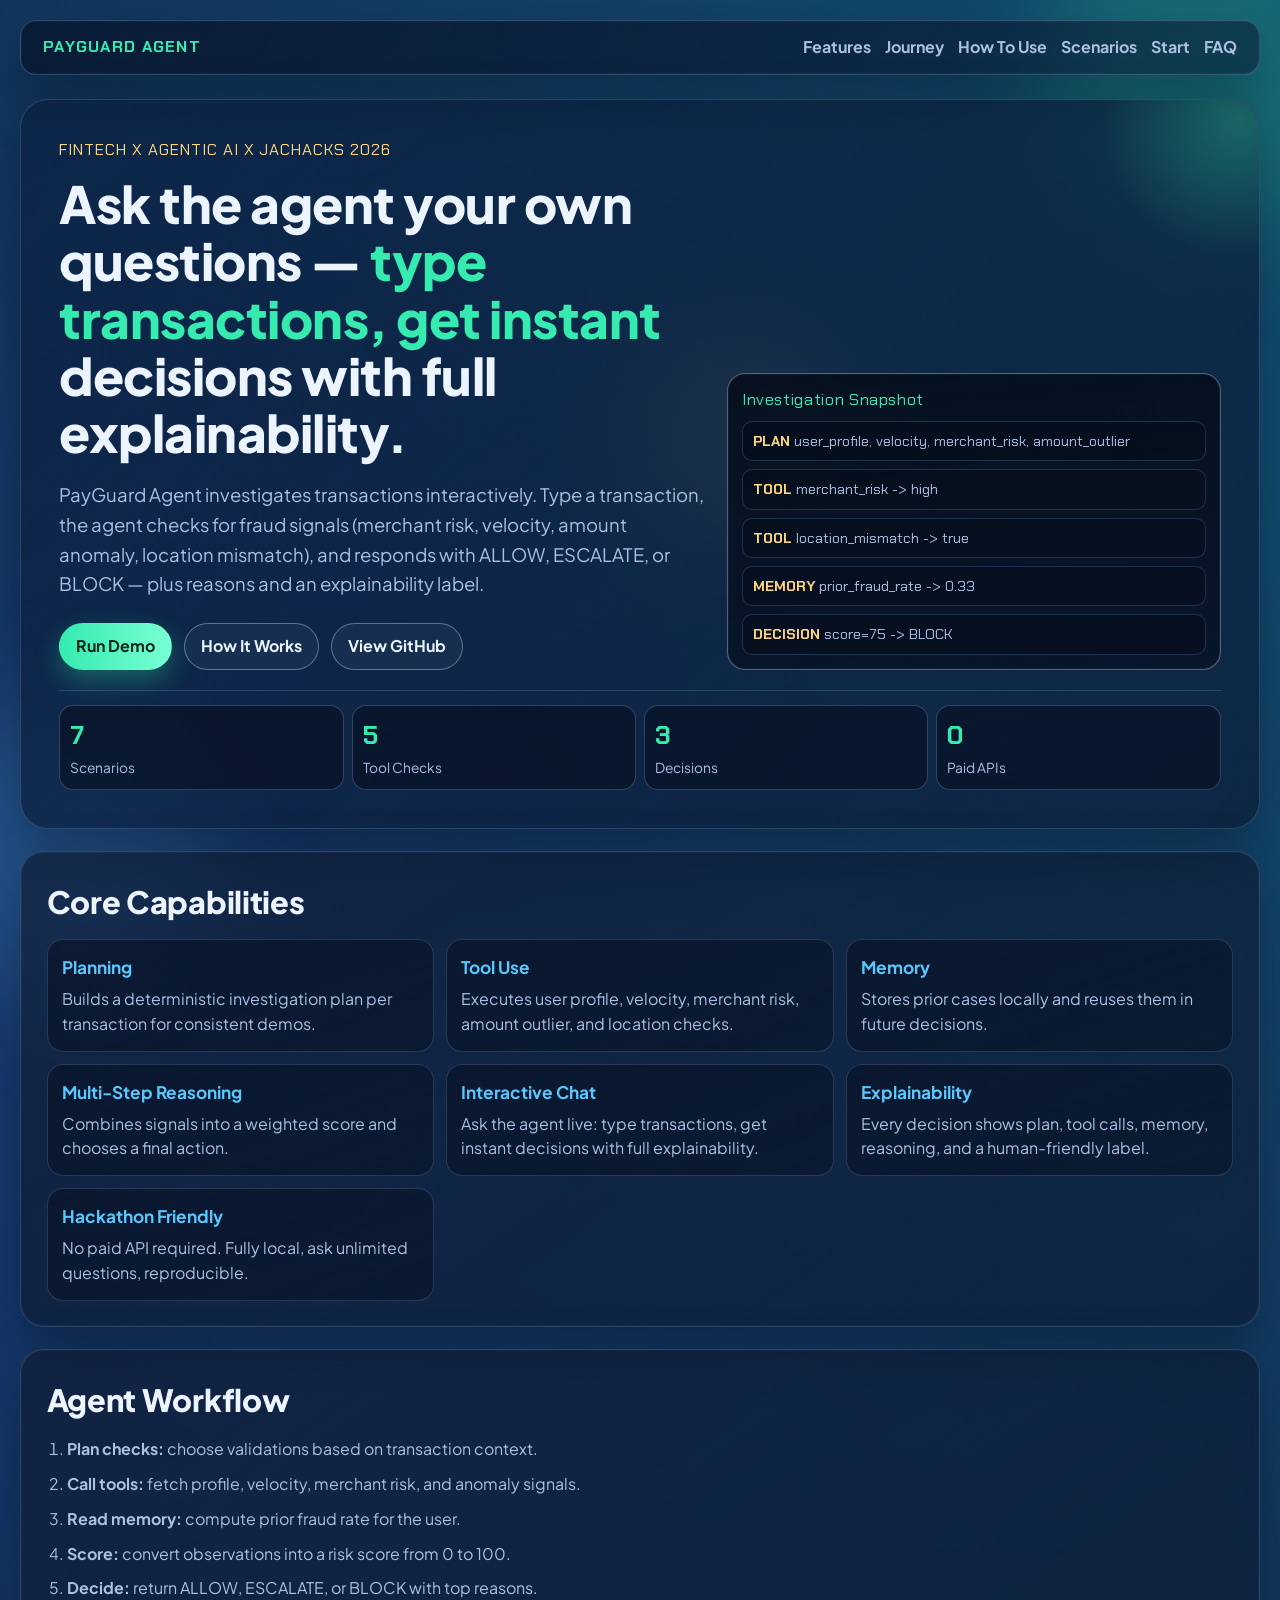
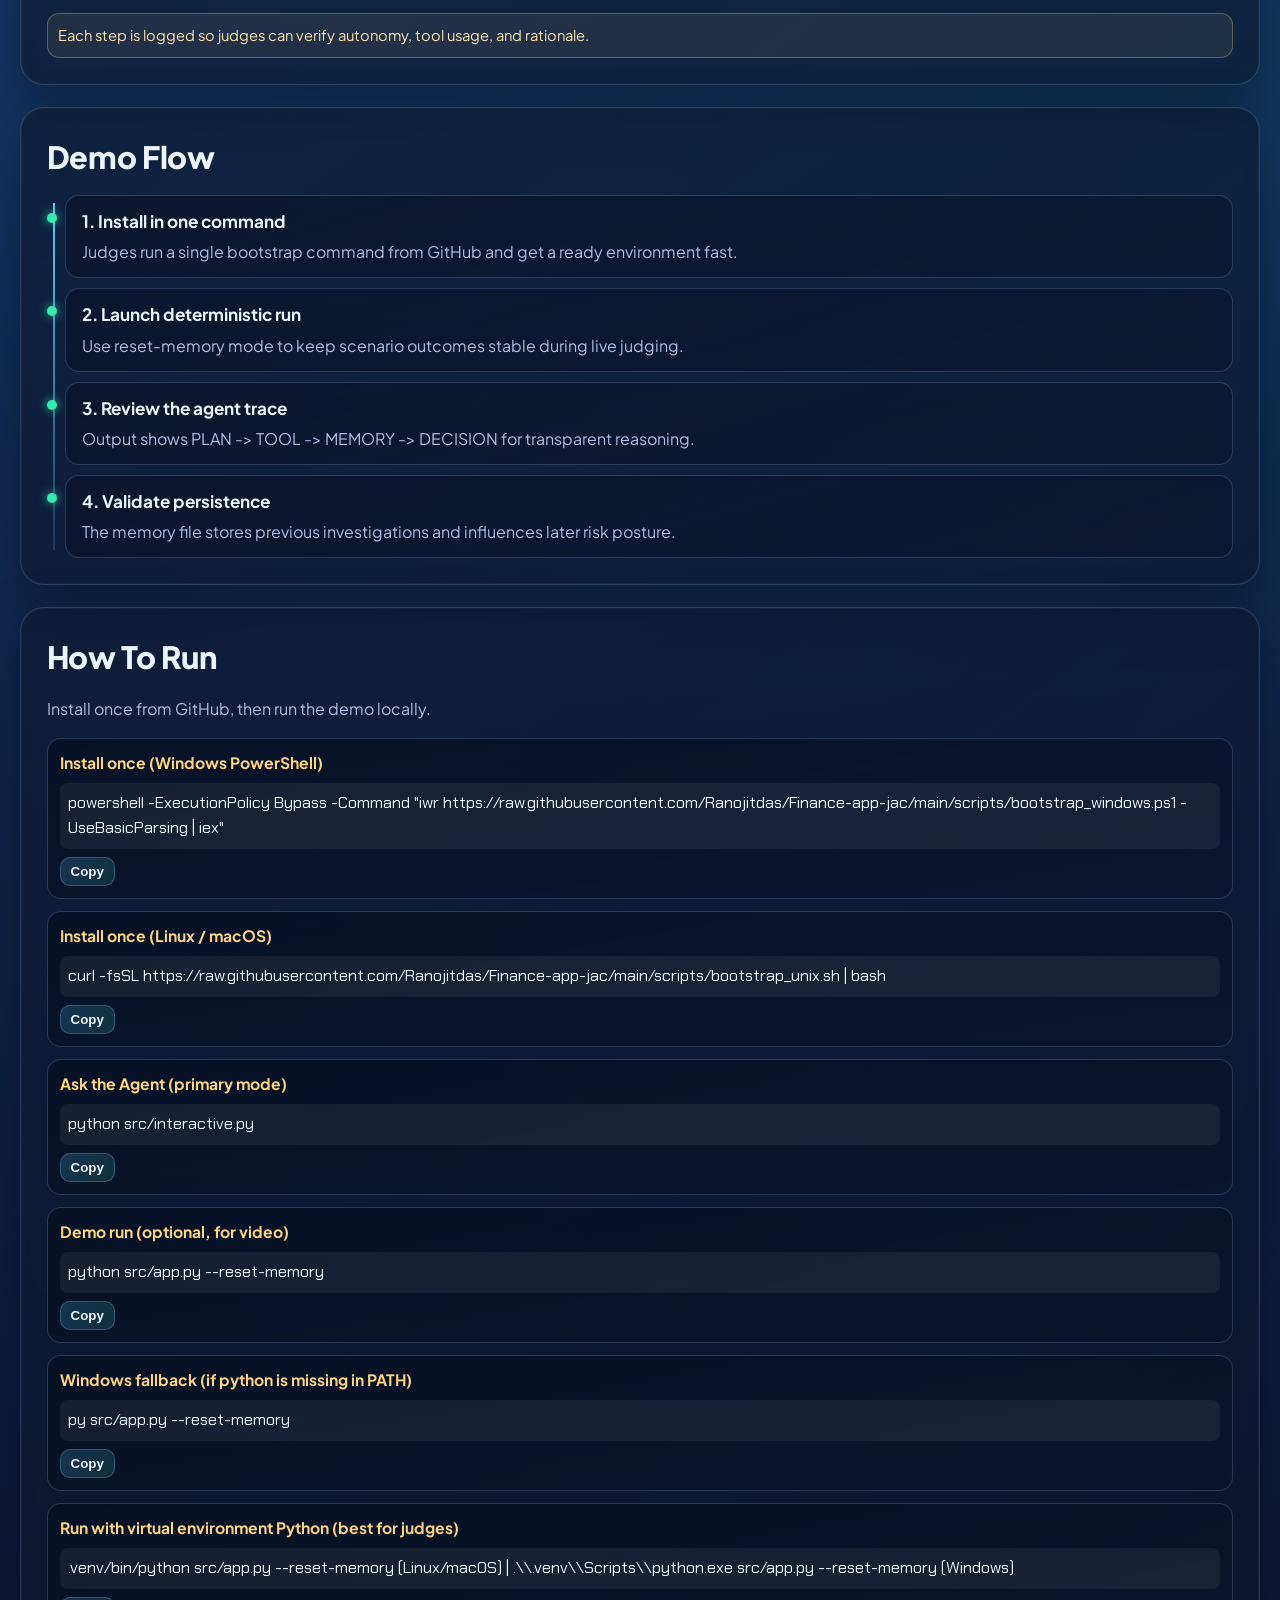
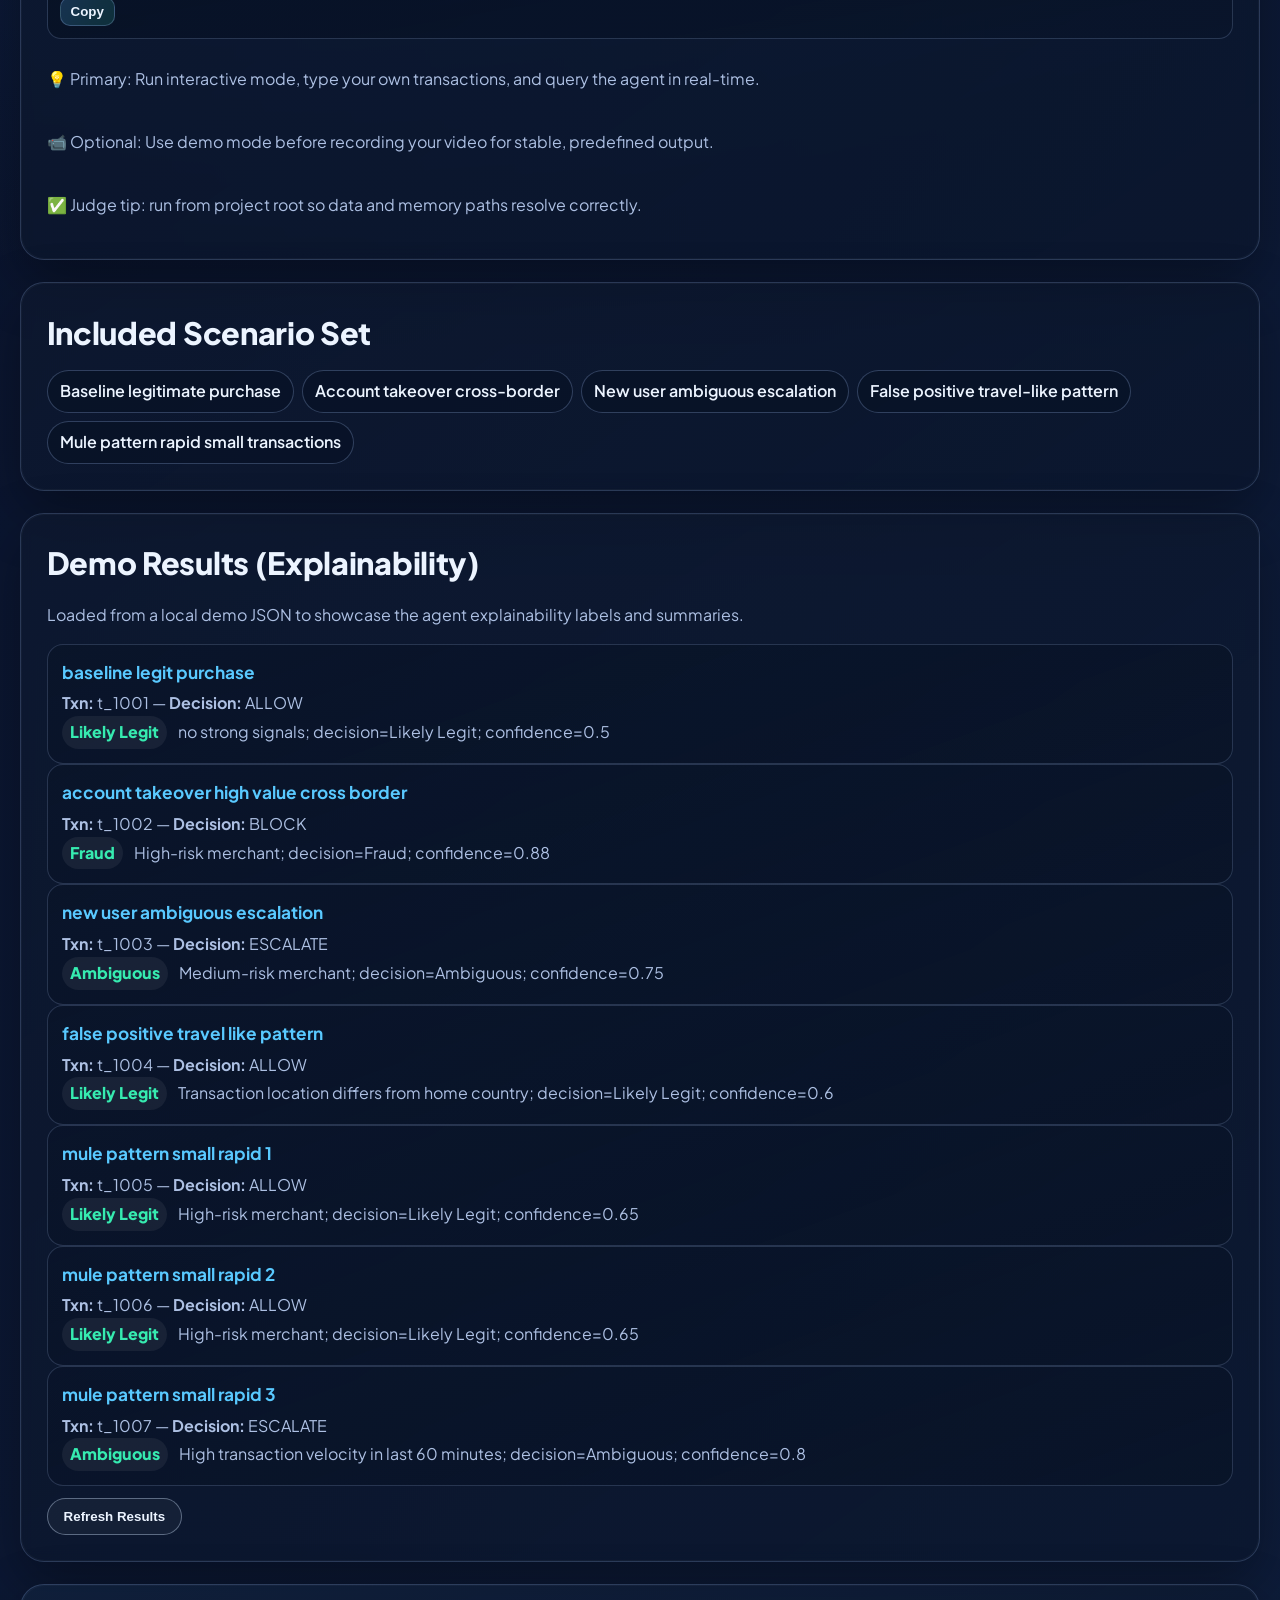
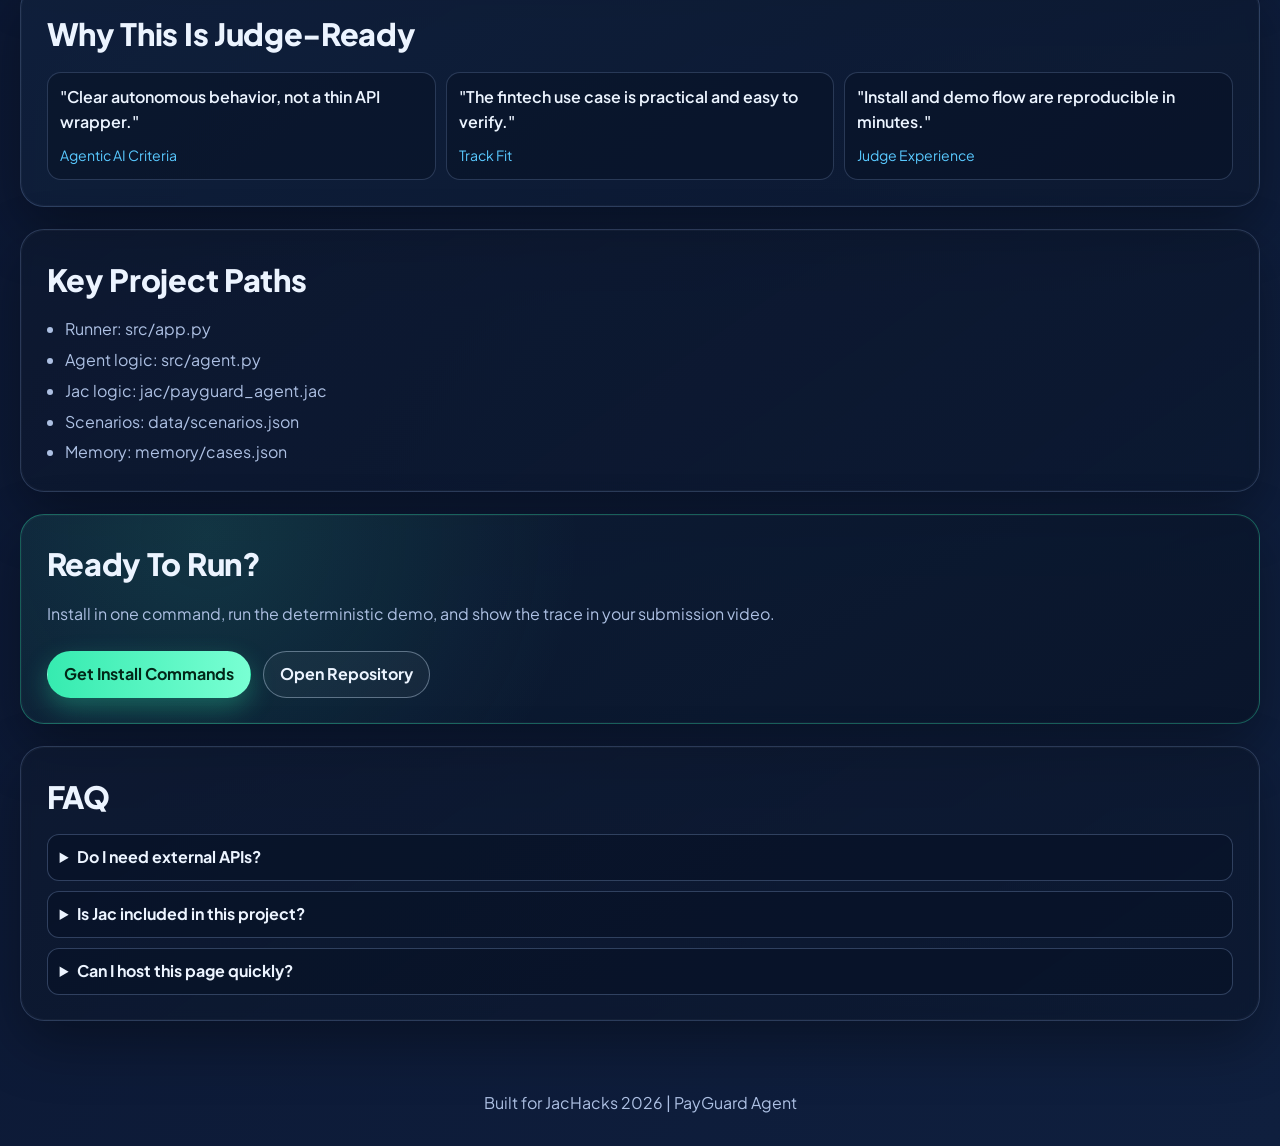
==== commit f029393a: "commit" ====
--- a/index.html
+++ b/index.html
@@ -41,13 +41,12 @@
           <div>
             <p class="kicker">Fintech x Agentic AI x JacHacks 2026</p>
             <h1>
-              Fraud investigations with
-              <span>real agent behavior,</span>
-              not just a score.
+              Ask the agent your own questions —
+              <span>type transactions, get instant</span>
+              decisions with full explainability.
             </h1>
             <p class="hero-copy">
-              PayGuard Agent reviews suspicious transactions and returns ALLOW, ESCALATE, or BLOCK.
-              Every result includes a transparent trace: plan, tool calls, memory context, and final rationale.
+              PayGuard Agent investigates transactions interactively. Type a transaction, the agent checks for fraud signals (merchant risk, velocity, amount anomaly, location mismatch), and responds with ALLOW, ESCALATE, or BLOCK — plus reasons and an explainability label.
             </p>
             <div class="hero-actions">
               <a class="btn btn-primary" href="#usage">Run Demo</a>
@@ -108,12 +107,16 @@
             <p>Combines signals into a weighted score and chooses a final action.</p>
           </article>
           <article class="card">
+            <h3>Interactive Chat</h3>
+            <p>Ask the agent live: type transactions, get instant decisions with full explainability.</p>
+          </article>
+          <article class="card">
             <h3>Explainability</h3>
-            <p>Outputs a full trace from plan to decision with human-readable reasons.</p>
+            <p>Every decision shows plan, tool calls, memory, reasoning, and a human-friendly label.</p>
           </article>
           <article class="card">
             <h3>Hackathon Friendly</h3>
-            <p>No paid API required. Fully local, reproducible, and demo-ready.</p>
+            <p>No paid API required. Fully local, ask unlimited questions, reproducible.</p>
           </article>
         </div>
       </section>
@@ -182,12 +185,12 @@
             <button data-copy-target="cmd-install-unix" class="copy-btn">Copy</button>
           </div>
           <div class="command-block">
-            <p class="label">Standard run</p>
-            <code id="cmd-standard">python src/app.py</code>
-            <button data-copy-target="cmd-standard" class="copy-btn">Copy</button>
-          </div>
-          <div class="command-block">
-            <p class="label">Deterministic run (recommended)</p>
+            <p class="label">Ask the Agent (primary mode)</p>
+            <code id="cmd-interactive">python src/interactive.py</code>
+            <button data-copy-target="cmd-interactive" class="copy-btn">Copy</button>
+          </div>
+          <div class="command-block">
+            <p class="label">Demo run (optional, for video)</p>
             <code id="cmd-reset">python src/app.py --reset-memory</code>
             <button data-copy-target="cmd-reset" class="copy-btn">Copy</button>
           </div>
@@ -204,9 +207,9 @@
         </div>
 
         <div class="tips">
-          <p>Tip: Use reset mode before recording your 3-minute demo for stable output.</p>
-          <p>Output appears in terminal with full investigation traces for every scenario.</p>
-          <p>Judge tip: run from project root so data and memory paths resolve correctly.</p>
+          <p>💡 Primary: Run interactive mode, type your own transactions, and query the agent in real-time.</p>
+          <p>📹 Optional: Use demo mode before recording your video for stable, predefined output.</p>
+          <p>✅ Judge tip: run from project root so data and memory paths resolve correctly.</p>
         </div>
       </section>
 
